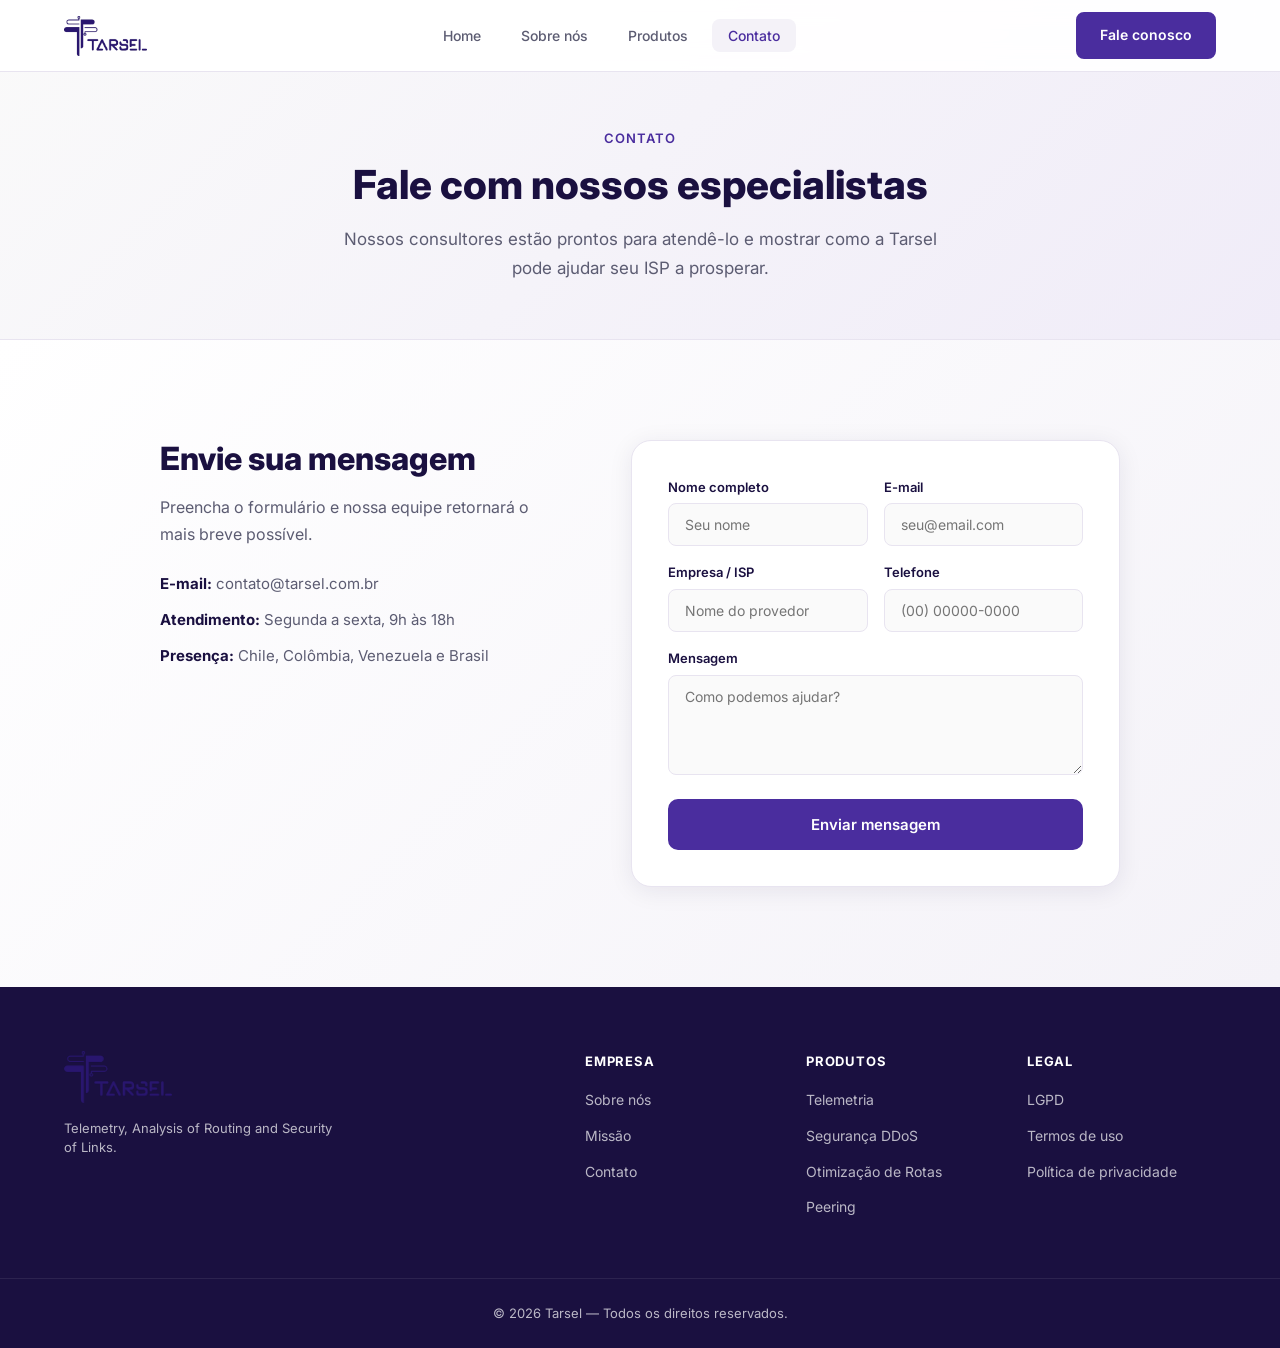
==== contato.html @ 9467f132 "Adiçao de  mapa com pins de localizaçao de clientes, páginas Sobre/Produtos/Contato e carrossel de c" ====
<!DOCTYPE html>
<html lang="pt-BR">
<head>
  <meta charset="UTF-8">
  <meta name="viewport" content="width=device-width, initial-scale=1.0">
  <meta name="description" content="Entre em contato com a Tarsel — fale com nossos especialistas em inteligência de rede para ISPs.">
  <title>Contato — Tarsel</title>
  <link rel="preconnect" href="https://fonts.googleapis.com">
  <link rel="preconnect" href="https://fonts.gstatic.com" crossorigin>
  <link href="https://fonts.googleapis.com/css2?family=Inter:wght@400;500;600;700;800&display=swap" rel="stylesheet">
  <link rel="stylesheet" href="css/styles.css">
  <link rel="icon" href="assets/logo-transparent.png" type="image/png">
</head>
<body>

  <header class="header" id="header">
    <div class="container header__inner">
      <a href="index.html" class="header__logo" aria-label="Tarsel — Página inicial">
        <img src="assets/logo-transparent.png" alt="Tarsel" class="header__logo-img">
      </a>
      <nav class="nav" id="nav" aria-label="Menu principal">
        <ul class="nav__list">
          <li><a href="index.html" class="nav__link">Home</a></li>
          <li><a href="sobre.html" class="nav__link">Sobre nós</a></li>
          <li><a href="produtos.html" class="nav__link">Produtos</a></li>
          <li><a href="contato.html" class="nav__link nav__link--active">Contato</a></li>
        </ul>
      </nav>
      <div class="header__actions">
        <a href="contato.html" class="btn btn--primary">Fale conosco</a>
      </div>
      <button class="header__toggle" id="menu-toggle" aria-label="Abrir menu" aria-expanded="false">
        <span></span><span></span><span></span>
      </button>
    </div>
  </header>

  <main>
    <section class="page-hero">
      <div class="container">
        <p class="section-header__eyebrow">Contato</p>
        <h1 class="page-hero__title">Fale com nossos especialistas</h1>
        <p class="page-hero__subtitle">Nossos consultores estão prontos para atendê-lo e mostrar como a Tarsel pode ajudar seu ISP a prosperar.</p>
      </div>
    </section>

    <section class="cta cta--page">
      <div class="container">
        <div class="cta__inner">
          <div class="cta__content">
            <h2>Envie sua mensagem</h2>
            <p>Preencha o formulário e nossa equipe retornará o mais breve possível.</p>
            <ul class="contact-info">
              <li><strong>E-mail:</strong> contato@tarsel.com.br</li>
              <li><strong>Atendimento:</strong> Segunda a sexta, 9h às 18h</li>
              <li><strong>Presença:</strong> Chile, Colômbia, Venezuela e Brasil</li>
            </ul>
          </div>
          <form class="contact-form" id="contact-form">
          <div class="contact-form__row">
            <div class="form-group">
              <label for="nome">Nome completo</label>
              <input type="text" id="nome" name="nome" placeholder="Seu nome" required>
            </div>
            <div class="form-group">
              <label for="email">E-mail</label>
              <input type="email" id="email" name="email" placeholder="seu@email.com" required>
            </div>
          </div>
          <div class="contact-form__row">
            <div class="form-group">
              <label for="empresa">Empresa / ISP</label>
              <input type="text" id="empresa" name="empresa" placeholder="Nome do provedor">
            </div>
            <div class="form-group">
              <label for="telefone">Telefone</label>
              <input type="tel" id="telefone" name="telefone" placeholder="(00) 00000-0000">
            </div>
          </div>
          <div class="form-group">
            <label for="mensagem">Mensagem</label>
            <textarea id="mensagem" name="mensagem" rows="4" placeholder="Como podemos ajudar?"></textarea>
          </div>
          <button type="submit" class="btn btn--primary btn--lg btn--full">Enviar mensagem</button>
        </form>
        </div>
      </div>
    </section>
  </main>

  <footer class="footer">
    <div class="container footer__inner">
      <div class="footer__brand">
        <img src="assets/logo-transparent.png" alt="Tarsel" class="footer__logo">
        <p>Telemetry, Analysis of Routing and Security of Links.</p>
      </div>
      <div class="footer__links">
        <div class="footer__col">
          <h4>Empresa</h4>
          <ul>
            <li><a href="sobre.html">Sobre nós</a></li>
            <li><a href="sobre.html#missao">Missão</a></li>
            <li><a href="contato.html">Contato</a></li>
          </ul>
        </div>
        <div class="footer__col">
          <h4>Produtos</h4>
          <ul>
            <li><a href="produtos.html">Telemetria</a></li>
            <li><a href="produtos.html">Segurança DDoS</a></li>
            <li><a href="produtos.html">Otimização de Rotas</a></li>
            <li><a href="produtos.html">Peering</a></li>
          </ul>
        </div>
        <div class="footer__col">
          <h4>Legal</h4>
          <ul>
            <li><a href="#">LGPD</a></li>
            <li><a href="#">Termos de uso</a></li>
            <li><a href="#">Política de privacidade</a></li>
          </ul>
        </div>
      </div>
    </div>
    <div class="footer__bottom">
      <div class="container"><p>&copy; 2026 Tarsel — Todos os direitos reservados.</p></div>
    </div>
  </footer>

  <script src="js/main.js"></script>
</body>
</html>
---- css/styles.css ----
/* =============================================
   Tarsel — Design System
   Inspired by EdgeUno layout, Tarsel brand colors
   ============================================= */

:root {
  --color-primary: #4a2d9e;
  --color-primary-dark: #30107b;
  --color-primary-light: #6b4fc7;
  --color-accent: #7c5cbf;
  --color-navy: #1a1040;
  --color-text: #1e1e2e;
  --color-text-muted: #5c5c72;
  --color-text-light: #8888a0;
  --color-bg: #fafafa;
  --color-bg-white: #ffffff;
  --color-bg-subtle: #f4f2f8;
  --color-border: #e8e4f0;
  --color-success: #2d9e6b;

  --font: 'Inter', -apple-system, BlinkMacSystemFont, 'Segoe UI', sans-serif;
  --radius: 12px;
  --radius-lg: 20px;
  --shadow-sm: 0 1px 3px rgba(26, 16, 64, 0.06);
  --shadow-md: 0 4px 24px rgba(26, 16, 64, 0.08);
  --shadow-lg: 0 12px 48px rgba(26, 16, 64, 0.12);
  --transition: 0.25s cubic-bezier(0.4, 0, 0.2, 1);
  --header-height: 72px;
}

*, *::before, *::after {
  box-sizing: border-box;
  margin: 0;
  padding: 0;
}

html {
  scroll-behavior: smooth;
  scroll-padding-top: var(--header-height);
}

body {
  font-family: var(--font);
  font-size: 16px;
  line-height: 1.6;
  color: var(--color-text);
  background: var(--color-bg);
  -webkit-font-smoothing: antialiased;
}

img {
  max-width: 100%;
  height: auto;
  display: block;
}

a {
  color: inherit;
  text-decoration: none;
}

ul {
  list-style: none;
}

.container {
  width: 100%;
  max-width: 1200px;
  margin: 0 auto;
  padding: 0 24px;
}

/* ---- Buttons ---- */
.btn {
  display: inline-flex;
  align-items: center;
  justify-content: center;
  gap: 8px;
  padding: 10px 22px;
  font-family: var(--font);
  font-size: 14px;
  font-weight: 600;
  border-radius: 8px;
  border: 2px solid transparent;
  cursor: pointer;
  transition: all var(--transition);
  white-space: nowrap;
}

.btn--primary {
  background: var(--color-primary);
  color: #fff;
  border-color: var(--color-primary);
}

.btn--primary:hover {
  background: var(--color-primary-dark);
  border-color: var(--color-primary-dark);
  transform: translateY(-1px);
  box-shadow: 0 4px 16px rgba(74, 45, 158, 0.35);
}

.btn--outline {
  background: transparent;
  color: var(--color-navy);
  border-color: var(--color-navy);
}

.btn--outline:hover {
  background: var(--color-navy);
  color: #fff;
}

.btn--ghost {
  background: transparent;
  color: var(--color-primary);
  border-color: transparent;
}

.btn--ghost:hover {
  background: var(--color-bg-subtle);
}

.btn--lg {
  padding: 14px 28px;
  font-size: 15px;
  border-radius: 10px;
}

.btn--full {
  width: 100%;
}

/* ---- Header ---- */
.header {
  position: fixed;
  top: 0;
  left: 0;
  right: 0;
  z-index: 1000;
  height: var(--header-height);
  background: rgba(255, 255, 255, 0.92);
  backdrop-filter: blur(12px);
  border-bottom: 1px solid var(--color-border);
  transition: box-shadow var(--transition);
}

.header--scrolled {
  box-shadow: var(--shadow-sm);
}

.header__inner {
  display: flex;
  align-items: center;
  justify-content: space-between;
  height: 100%;
  gap: 24px;
}

.header__logo {
  display: flex;
  align-items: center;
  flex-shrink: 0;
}

.header__logo img,
.header__logo-img {
  height: 40px;
  width: auto;
}

.nav__list {
  display: flex;
  gap: 8px;
}

.nav__link {
  padding: 8px 16px;
  font-size: 14px;
  font-weight: 500;
  color: var(--color-text-muted);
  border-radius: 8px;
  transition: all var(--transition);
}

.nav__link:hover,
.nav__link--active {
  color: var(--color-primary);
  background: var(--color-bg-subtle);
}

.header__actions {
  display: flex;
  gap: 10px;
  align-items: center;
}

.header__toggle {
  display: none;
  flex-direction: column;
  gap: 5px;
  background: none;
  border: none;
  cursor: pointer;
  padding: 8px;
}

.header__toggle span {
  display: block;
  width: 24px;
  height: 2px;
  background: var(--color-navy);
  border-radius: 2px;
  transition: all var(--transition);
}

/* ---- Hero ---- */
.hero {
  padding: calc(var(--header-height) + 64px) 0 80px;
  background: linear-gradient(135deg, #fafafa 0%, #f0ecf8 50%, #fafafa 100%);
  overflow: hidden;
}

.hero__inner {
  display: grid;
  grid-template-columns: 1fr 1fr;
  gap: 64px;
  align-items: center;
}

.hero__eyebrow {
  font-size: 13px;
  font-weight: 600;
  letter-spacing: 0.08em;
  text-transform: uppercase;
  color: var(--color-primary);
  margin-bottom: 16px;
}

.hero__title {
  font-size: clamp(2rem, 4vw, 3rem);
  font-weight: 800;
  line-height: 1.15;
  color: var(--color-navy);
  margin-bottom: 20px;
  letter-spacing: -0.02em;
}

.hero__subtitle {
  font-size: 17px;
  color: var(--color-text-muted);
  line-height: 1.7;
  margin-bottom: 32px;
  max-width: 520px;
}

.hero__actions {
  display: flex;
  gap: 12px;
  flex-wrap: wrap;
  margin-bottom: 40px;
}

.hero__cards {
  display: grid;
  grid-template-columns: 1fr 1fr;
  gap: 16px;
}

.feature-card {
  background: var(--color-bg-white);
  border: 1px solid var(--color-border);
  border-radius: var(--radius);
  padding: 20px 24px;
  transition: all var(--transition);
  box-shadow: var(--shadow-sm);
}

.feature-card:hover {
  border-color: var(--color-primary-light);
  box-shadow: var(--shadow-md);
  transform: translateY(-2px);
}

.feature-card__header {
  display: flex;
  align-items: center;
  justify-content: space-between;
  margin-bottom: 8px;
}

.feature-card__header h3 {
  font-size: 16px;
  font-weight: 700;
  color: var(--color-navy);
}

.feature-card__arrow {
  color: var(--color-primary);
  font-size: 18px;
  transition: transform var(--transition);
}

.feature-card:hover .feature-card__arrow {
  transform: translateX(4px);
}

.feature-card p {
  font-size: 14px;
  color: var(--color-text-muted);
  line-height: 1.5;
}

/* Network globe visual */
.hero__visual {
  display: flex;
  align-items: center;
  justify-content: center;
}

.network-globe {
  position: relative;
  width: 380px;
  height: 380px;
  color: var(--color-primary);
}

.network-globe__ring {
  position: absolute;
  border: 1px solid rgba(74, 45, 158, 0.15);
  border-radius: 50%;
  top: 50%;
  left: 50%;
  transform: translate(-50%, -50%);
}

.network-globe__ring--1 {
  width: 100%;
  height: 100%;
  animation: rotate 30s linear infinite;
}

.network-globe__ring--2 {
  width: 75%;
  height: 75%;
  border-color: rgba(74, 45, 158, 0.25);
  animation: rotate 20s linear infinite reverse;
}

.network-globe__ring--3 {
  width: 50%;
  height: 50%;
  border-color: rgba(74, 45, 158, 0.35);
  animation: rotate 15s linear infinite;
}

.network-globe__core {
  position: absolute;
  top: 50%;
  left: 50%;
  transform: translate(-50%, -50%);
  width: 200px;
  height: 200px;
}

.network-globe__pulse {
  position: absolute;
  top: 50%;
  left: 50%;
  transform: translate(-50%, -50%);
  width: 16px;
  height: 16px;
  background: var(--color-primary);
  border-radius: 50%;
  animation: pulse 2s ease-in-out infinite;
}

@keyframes rotate {
  to { transform: translate(-50%, -50%) rotate(360deg); }
}

@keyframes pulse {
  0%, 100% { box-shadow: 0 0 0 0 rgba(74, 45, 158, 0.4); }
  50% { box-shadow: 0 0 0 24px rgba(74, 45, 158, 0); }
}

/* ---- Stats ---- */
.stats {
  padding: 80px 0;
  background: var(--color-bg-white);
  border-top: 1px solid var(--color-border);
  border-bottom: 1px solid var(--color-border);
}

.stats__heading {
  text-align: center;
  font-size: clamp(1.25rem, 2.5vw, 1.75rem);
  font-weight: 700;
  color: var(--color-navy);
  margin-bottom: 48px;
}

.stats__grid {
  display: grid;
  grid-template-columns: repeat(4, 1fr);
  gap: 32px;
}

.stat {
  text-align: center;
  padding: 24px 16px;
}

.stat__value {
  font-size: clamp(2.5rem, 4vw, 3.5rem);
  font-weight: 800;
  color: var(--color-primary);
  line-height: 1;
}

.stat__value--text {
  font-size: clamp(2rem, 3vw, 2.75rem);
}

.stat__suffix {
  font-size: clamp(1.5rem, 2.5vw, 2rem);
  font-weight: 800;
  color: var(--color-primary);
}

.stat__label {
  display: block;
  margin-top: 12px;
  font-size: 14px;
  color: var(--color-text-muted);
  line-height: 1.4;
}

/* ---- Section headers ---- */
.section-header {
  margin-bottom: 48px;
}

.section-header--center {
  text-align: center;
}

.section-header__eyebrow {
  font-size: 13px;
  font-weight: 600;
  letter-spacing: 0.08em;
  text-transform: uppercase;
  color: var(--color-primary);
  margin-bottom: 12px;
}

.section-header__title {
  font-size: clamp(1.5rem, 3vw, 2.25rem);
  font-weight: 800;
  color: var(--color-navy);
  line-height: 1.2;
  letter-spacing: -0.02em;
  margin-bottom: 16px;
}

.section-header__subtitle {
  font-size: 17px;
  color: var(--color-text-muted);
  max-width: 640px;
  line-height: 1.7;
}

.section-header--center .section-header__subtitle {
  margin: 0 auto;
}

/* ---- Solutions ---- */
.solutions {
  padding: 60px 0 100px;
  background: var(--color-bg);
}

.solutions__grid {
  display: grid;
  grid-template-columns: repeat(3, 1fr);
  gap: 24px;
}

.solution-card {
  background: var(--color-bg-white);
  border: 1px solid var(--color-border);
  border-radius: var(--radius-lg);
  padding: 32px;
  transition: all var(--transition);
}

.solution-card:hover {
  border-color: var(--color-primary-light);
  box-shadow: var(--shadow-md);
  transform: translateY(-4px);
}

.solution-card__icon {
  width: 48px;
  height: 48px;
  background: var(--color-bg-subtle);
  border-radius: 12px;
  display: flex;
  align-items: center;
  justify-content: center;
  margin-bottom: 20px;
  color: var(--color-primary);
}

.solution-card__icon svg {
  width: 24px;
  height: 24px;
}

.solution-card h3 {
  font-size: 18px;
  font-weight: 700;
  color: var(--color-navy);
  margin-bottom: 12px;
}

.solution-card > p {
  font-size: 14px;
  color: var(--color-text-muted);
  line-height: 1.6;
  margin-bottom: 16px;
}

.solution-card ul {
  display: flex;
  flex-direction: column;
  gap: 8px;
}

.solution-card li {
  font-size: 13px;
  color: var(--color-text-light);
  padding-left: 16px;
  position: relative;
}

.solution-card li::before {
  content: '';
  position: absolute;
  left: 0;
  top: 8px;
  width: 6px;
  height: 6px;
  background: var(--color-primary-light);
  border-radius: 50%;
}

/* ---- About preview ---- */
.about-preview {
  padding: 100px 0;
  background: var(--color-navy);
  color: #fff;
}

.about-preview__inner {
  display: grid;
  grid-template-columns: 1fr 1fr;
  gap: 64px;
  align-items: center;
}

.about-preview .section-header__eyebrow {
  color: var(--color-accent);
}

.about-preview .section-header__title {
  color: #fff;
}

.about-preview__content p {
  color: rgba(255, 255, 255, 0.75);
  margin-bottom: 16px;
  line-height: 1.7;
}

.about-preview__content .btn {
  margin-top: 24px;
}

.flow-diagram {
  display: grid;
  grid-template-columns: 1fr auto 1fr auto 1fr auto 1fr;
  align-items: stretch;
  gap: 8px;
  width: 100%;
}

.flow-step {
  background: rgba(255, 255, 255, 0.08);
  border: 1px solid rgba(255, 255, 255, 0.12);
  border-radius: var(--radius);
  padding: 20px 12px;
  text-align: center;
  min-width: 0;
  display: flex;
  flex-direction: column;
  justify-content: center;
  align-items: center;
}

.flow-step--success {
  background: rgba(45, 158, 107, 0.15);
  border-color: rgba(45, 158, 107, 0.3);
}

.flow-step__num {
  display: block;
  font-size: 24px;
  font-weight: 800;
  color: var(--color-accent);
  margin-bottom: 8px;
}

.flow-step--success .flow-step__num {
  color: var(--color-success);
}

.flow-step__label {
  font-size: 12px;
  color: rgba(255, 255, 255, 0.7);
  line-height: 1.3;
  min-height: 2.6em;
  display: flex;
  align-items: center;
  justify-content: center;
}

.flow-arrow {
  color: rgba(255, 255, 255, 0.3);
  font-size: 20px;
  display: flex;
  align-items: center;
  justify-content: center;
}

/* ---- Why ---- */
.why {
  padding: 100px 0;
  background: var(--color-bg-subtle);
}

.why__grid {
  display: grid;
  grid-template-columns: repeat(4, 1fr);
  gap: 24px;
}

.why-card {
  background: var(--color-bg-white);
  border-radius: var(--radius);
  padding: 28px;
  border: 1px solid var(--color-border);
  transition: all var(--transition);
}

.why-card:hover {
  box-shadow: var(--shadow-md);
  transform: translateY(-2px);
}

.why-card h3 {
  font-size: 16px;
  font-weight: 700;
  color: var(--color-navy);
  margin-bottom: 10px;
}

.why-card p {
  font-size: 14px;
  color: var(--color-text-muted);
  line-height: 1.6;
}

/* ---- Presence map ---- */
.presence-map {
  padding: 80px 0;
  background: var(--color-bg-subtle);
}

.presence-map__canvas {
  max-width: 960px;
  margin: 0 auto;
  background: #eef6fb;
  border-radius: var(--radius-lg);
  border: 1px solid var(--color-border);
  box-shadow: var(--shadow-md);
  overflow: hidden;
  line-height: 0;
}

.presence-map__img {
  display: block;
  width: 100%;
  height: auto;
}

.presence-map__countries {
  display: flex;
  flex-wrap: wrap;
  justify-content: center;
  gap: 12px;
  margin-top: 24px;
}

.presence-map__country {
  font-size: 14px;
  font-weight: 600;
  color: var(--color-navy);
  background: var(--color-bg-white);
  border: 1px solid var(--color-border);
  padding: 8px 16px;
  border-radius: 999px;
}

.presence-map__legend {
  display: flex;
  justify-content: center;
  align-items: center;
  gap: 8px;
  margin-top: 24px;
  font-size: 14px;
  color: var(--color-text-muted);
}

.presence-map__legend-dot {
  display: inline-block;
  width: 10px;
  height: 10px;
  background: #14b8a6;
  clip-path: polygon(50% 0%, 93% 25%, 93% 75%, 50% 100%, 7% 75%, 7% 25%);
  flex-shrink: 0;
}

/* ---- Page hero (inner pages) ---- */
.page-hero {
  padding: calc(var(--header-height) + 56px) 0 56px;
  background: linear-gradient(135deg, #fafafa 0%, #f0ecf8 100%);
  text-align: center;
  border-bottom: 1px solid var(--color-border);
}

.page-hero .section-header__eyebrow {
  margin-bottom: 12px;
}

.page-hero__title {
  font-size: clamp(1.75rem, 3.5vw, 2.5rem);
  font-weight: 800;
  color: var(--color-navy);
  line-height: 1.2;
  margin-bottom: 16px;
  max-width: 720px;
  margin-left: auto;
  margin-right: auto;
}

.page-hero__subtitle {
  font-size: 17px;
  color: var(--color-text-muted);
  max-width: 600px;
  margin: 0 auto;
  line-height: 1.7;
}

.page-content {
  padding: 64px 0 80px;
}

.page-content--white {
  background: var(--color-bg-white);
}

.page-content--gray {
  background: var(--color-bg);
}

/* ---- CTA banner ---- */
.cta-banner {
  padding: 64px 0;
  background: var(--color-navy);
  color: #fff;
}

.cta-banner__inner {
  display: flex;
  align-items: center;
  justify-content: space-between;
  gap: 32px;
  flex-wrap: wrap;
}

.cta-banner h2 {
  font-size: clamp(1.25rem, 2.5vw, 1.75rem);
  font-weight: 800;
  margin-bottom: 8px;
}

.cta-banner p {
  color: rgba(255, 255, 255, 0.75);
  font-size: 16px;
}

/* ---- Mission ---- */
.mission {
  padding: 0;
}

.mission.page-content {
  padding: 64px 0 80px;
}

.mission__grid {
  display: grid;
  grid-template-columns: repeat(3, 1fr);
  gap: 24px;
}

.mission-card {
  background: var(--color-bg-white);
  border: 1px solid var(--color-border);
  border-radius: var(--radius-lg);
  padding: 32px;
}

.mission-card h3 {
  font-size: 18px;
  font-weight: 700;
  color: var(--color-primary);
  margin-bottom: 12px;
}

.mission-card p {
  font-size: 15px;
  color: var(--color-text-muted);
  line-height: 1.6;
}

.about-preview--page {
  padding: 0;
  background: transparent;
}

.about-section {
  display: grid;
  grid-template-columns: 1fr 1fr;
  gap: 64px;
  align-items: center;
}

.about-section__content h2 {
  font-size: clamp(1.5rem, 2.5vw, 2rem);
  font-weight: 800;
  color: var(--color-navy);
  margin-bottom: 20px;
}

.about-section__content p {
  color: var(--color-text-muted);
  line-height: 1.7;
  margin-bottom: 16px;
}

.about-section__visual .flow-diagram {
  background: var(--color-bg-subtle);
  padding: 24px;
  border-radius: var(--radius-lg);
  border: 1px solid var(--color-border);
}

.about-section__visual .flow-step {
  background: var(--color-bg-white);
  border-color: var(--color-border);
}

.about-section__visual .flow-step__num {
  color: var(--color-primary);
}

.about-section__visual .flow-step__label {
  color: var(--color-text-muted);
}

.about-section__visual .flow-step--success {
  background: rgba(45, 158, 107, 0.08);
  border-color: rgba(45, 158, 107, 0.25);
}

.about-section__visual .flow-arrow {
  color: var(--color-text-light);
}

.cta--page {
  padding: 64px 0 100px;
  background: var(--color-bg-subtle);
}

.cta--page .cta__inner {
  max-width: 960px;
  margin: 0 auto;
}

.contact-info {
  margin-top: 24px;
  display: flex;
  flex-direction: column;
  gap: 12px;
  list-style: none;
}

.contact-info li {
  font-size: 15px;
  color: var(--color-text-muted);
}

.contact-info strong {
  color: var(--color-navy);
}

.solutions--page {
  padding: 64px 0 80px;
  background: var(--color-bg-white);
}

.why.page-content {
  padding: 64px 0 80px;
  background: var(--color-bg);
}

/* ---- Clients carousel ---- */
.clients {
  padding: 80px 0 100px;
  background: var(--color-bg-white);
  border-top: 1px solid var(--color-border);
}

.clients-carousel {
  position: relative;
  max-width: 1100px;
  margin: 0 auto;
  padding: 0 56px;
}

.clients-carousel__viewport {
  overflow: hidden;
  width: 100%;
}

.clients-carousel__track {
  display: flex;
  gap: 24px;
  transition: transform 0.45s cubic-bezier(0.4, 0, 0.2, 1);
  will-change: transform;
}

.clients-carousel__item {
  flex: 0 0 calc(25% - 18px);
  min-width: 0;
}

.clients-carousel__item img {
  width: 100%;
  height: auto;
  display: block;
  border-radius: var(--radius);
  border: 1px solid var(--color-border);
  background: var(--color-bg-white);
  transition: all var(--transition);
  filter: grayscale(100%);
  opacity: 0.75;
}

.clients-carousel__item img:hover {
  filter: grayscale(0%);
  opacity: 1;
  border-color: var(--color-primary-light);
  box-shadow: var(--shadow-md);
}

.clients-carousel__btn {
  position: absolute;
  top: 50%;
  transform: translateY(-50%);
  width: 40px;
  height: 40px;
  border-radius: 50%;
  border: 1px solid var(--color-border);
  background: var(--color-bg-white);
  color: var(--color-navy);
  cursor: pointer;
  display: flex;
  align-items: center;
  justify-content: center;
  transition: all var(--transition);
  box-shadow: var(--shadow-sm);
  z-index: 2;
}

.clients-carousel__btn svg {
  width: 20px;
  height: 20px;
}

.clients-carousel__btn:hover {
  background: var(--color-primary);
  border-color: var(--color-primary);
  color: #fff;
}

.clients-carousel__btn--prev {
  left: 8px;
}

.clients-carousel__btn--next {
  right: 8px;
}

.clients-carousel__dots {
  display: flex;
  justify-content: center;
  gap: 8px;
  margin-top: 28px;
}

.clients-carousel__dot {
  width: 8px;
  height: 8px;
  border-radius: 50%;
  border: none;
  padding: 0;
  background: var(--color-border);
  cursor: pointer;
  transition: all var(--transition);
}

.clients-carousel__dot--active {
  background: var(--color-primary);
  width: 24px;
  border-radius: 4px;
}

/* ---- CTA / Contact ---- */
.cta {
  padding: 100px 0;
  background: linear-gradient(135deg, var(--color-bg-white) 0%, var(--color-bg-subtle) 100%);
}

.cta__inner {
  display: grid;
  grid-template-columns: 1fr 1.2fr;
  gap: 64px;
  align-items: start;
}

.cta__content h2 {
  font-size: clamp(1.5rem, 3vw, 2rem);
  font-weight: 800;
  color: var(--color-navy);
  line-height: 1.2;
  margin-bottom: 16px;
}

.cta__content p {
  color: var(--color-text-muted);
  font-size: 16px;
  line-height: 1.7;
}

.contact-form {
  background: var(--color-bg-white);
  border: 1px solid var(--color-border);
  border-radius: var(--radius-lg);
  padding: 36px;
  box-shadow: var(--shadow-md);
}

.contact-form__row {
  display: grid;
  grid-template-columns: 1fr 1fr;
  gap: 16px;
}

.form-group {
  margin-bottom: 16px;
}

.form-group label {
  display: block;
  font-size: 13px;
  font-weight: 600;
  color: var(--color-navy);
  margin-bottom: 6px;
}

.form-group input,
.form-group textarea {
  width: 100%;
  padding: 12px 16px;
  font-family: var(--font);
  font-size: 14px;
  border: 1px solid var(--color-border);
  border-radius: 8px;
  background: var(--color-bg);
  color: var(--color-text);
  transition: border-color var(--transition);
}

.form-group input:focus,
.form-group textarea:focus {
  outline: none;
  border-color: var(--color-primary);
  box-shadow: 0 0 0 3px rgba(74, 45, 158, 0.1);
}

.form-group textarea {
  resize: vertical;
  min-height: 100px;
}

/* ---- Footer ---- */
.footer {
  background: var(--color-navy);
  color: rgba(255, 255, 255, 0.7);
  padding-top: 64px;
}

.footer__inner {
  display: grid;
  grid-template-columns: 1.5fr 2fr;
  gap: 48px;
  padding-bottom: 48px;
}

.footer__brand img,
.footer__logo {
  height: 52px;
  width: auto;
  margin-bottom: 16px;
}

.footer__brand p {
  font-size: 13px;
  line-height: 1.5;
  max-width: 280px;
}

.footer__links {
  display: grid;
  grid-template-columns: repeat(3, 1fr);
  gap: 32px;
}

.footer__col h4 {
  font-size: 13px;
  font-weight: 700;
  color: #fff;
  text-transform: uppercase;
  letter-spacing: 0.06em;
  margin-bottom: 16px;
}

.footer__col li {
  margin-bottom: 10px;
}

.footer__col a {
  font-size: 14px;
  transition: color var(--transition);
}

.footer__col a:hover {
  color: var(--color-accent);
}

.footer__bottom {
  border-top: 1px solid rgba(255, 255, 255, 0.08);
  padding: 24px 0;
}

.footer__bottom p {
  font-size: 13px;
  text-align: center;
}

/* ---- Responsive ---- */
@media (max-width: 1024px) {
  .hero__inner,
  .about-preview__inner,
  .about-section,
  .cta__inner {
    grid-template-columns: 1fr;
    gap: 48px;
  }

  .hero__visual {
    order: -1;
  }

  .network-globe {
    width: 280px;
    height: 280px;
  }

  .solutions__grid {
    grid-template-columns: repeat(2, 1fr);
  }

  .why__grid {
    grid-template-columns: repeat(2, 1fr);
  }

  .stats__grid {
    grid-template-columns: repeat(2, 1fr);
  }

  .mission__grid {
    grid-template-columns: 1fr;
  }

  .cta-banner__inner {
    flex-direction: column;
    text-align: center;
  }

  .clients-carousel__item {
    flex: 0 0 calc(33.333% - 16px);
  }
}

@media (max-width: 768px) {
  .nav {
    position: fixed;
    top: var(--header-height);
    left: 0;
    right: 0;
    background: var(--color-bg-white);
    border-bottom: 1px solid var(--color-border);
    padding: 16px 24px;
    transform: translateY(-120%);
    opacity: 0;
    transition: all var(--transition);
    box-shadow: var(--shadow-md);
  }

  .nav--open {
    transform: translateY(0);
    opacity: 1;
  }

  .nav__list {
    flex-direction: column;
    gap: 4px;
  }

  .nav__link {
    display: block;
    padding: 12px 16px;
  }

  .header__actions {
    display: none;
  }

  .header__toggle {
    display: flex;
  }

  .header__toggle--active span:nth-child(1) {
    transform: rotate(45deg) translate(5px, 5px);
  }

  .header__toggle--active span:nth-child(2) {
    opacity: 0;
  }

  .header__toggle--active span:nth-child(3) {
    transform: rotate(-45deg) translate(5px, -5px);
  }

  .hero {
    padding-top: calc(var(--header-height) + 32px);
    padding-bottom: 48px;
  }

  .hero__cards {
    grid-template-columns: 1fr;
  }

  .solutions__grid,
  .why__grid {
    grid-template-columns: 1fr;
  }

  .stats__grid {
    grid-template-columns: 1fr 1fr;
    gap: 24px;
  }

  .clients-carousel {
    padding: 0 48px;
  }

  .clients-carousel__item {
    flex: 0 0 calc(50% - 12px);
  }

  .contact-form__row {
    grid-template-columns: 1fr;
  }

  .footer__inner {
    grid-template-columns: 1fr;
  }

  .footer__links {
    grid-template-columns: 1fr 1fr;
  }

  .flow-diagram {
    grid-template-columns: 1fr;
    max-width: 280px;
    margin: 0 auto;
  }

  .flow-arrow {
    transform: rotate(90deg);
  }
}

@media (max-width: 480px) {
  .stats__grid {
    grid-template-columns: 1fr;
  }

  .footer__links {
    grid-template-columns: 1fr;
  }

  .hero__actions {
    flex-direction: column;
  }

  .hero__actions .btn {
    width: 100%;
  }

  .clients-carousel {
    padding: 0 40px;
  }

  .clients-carousel__item {
    flex: 0 0 100%;
  }
}
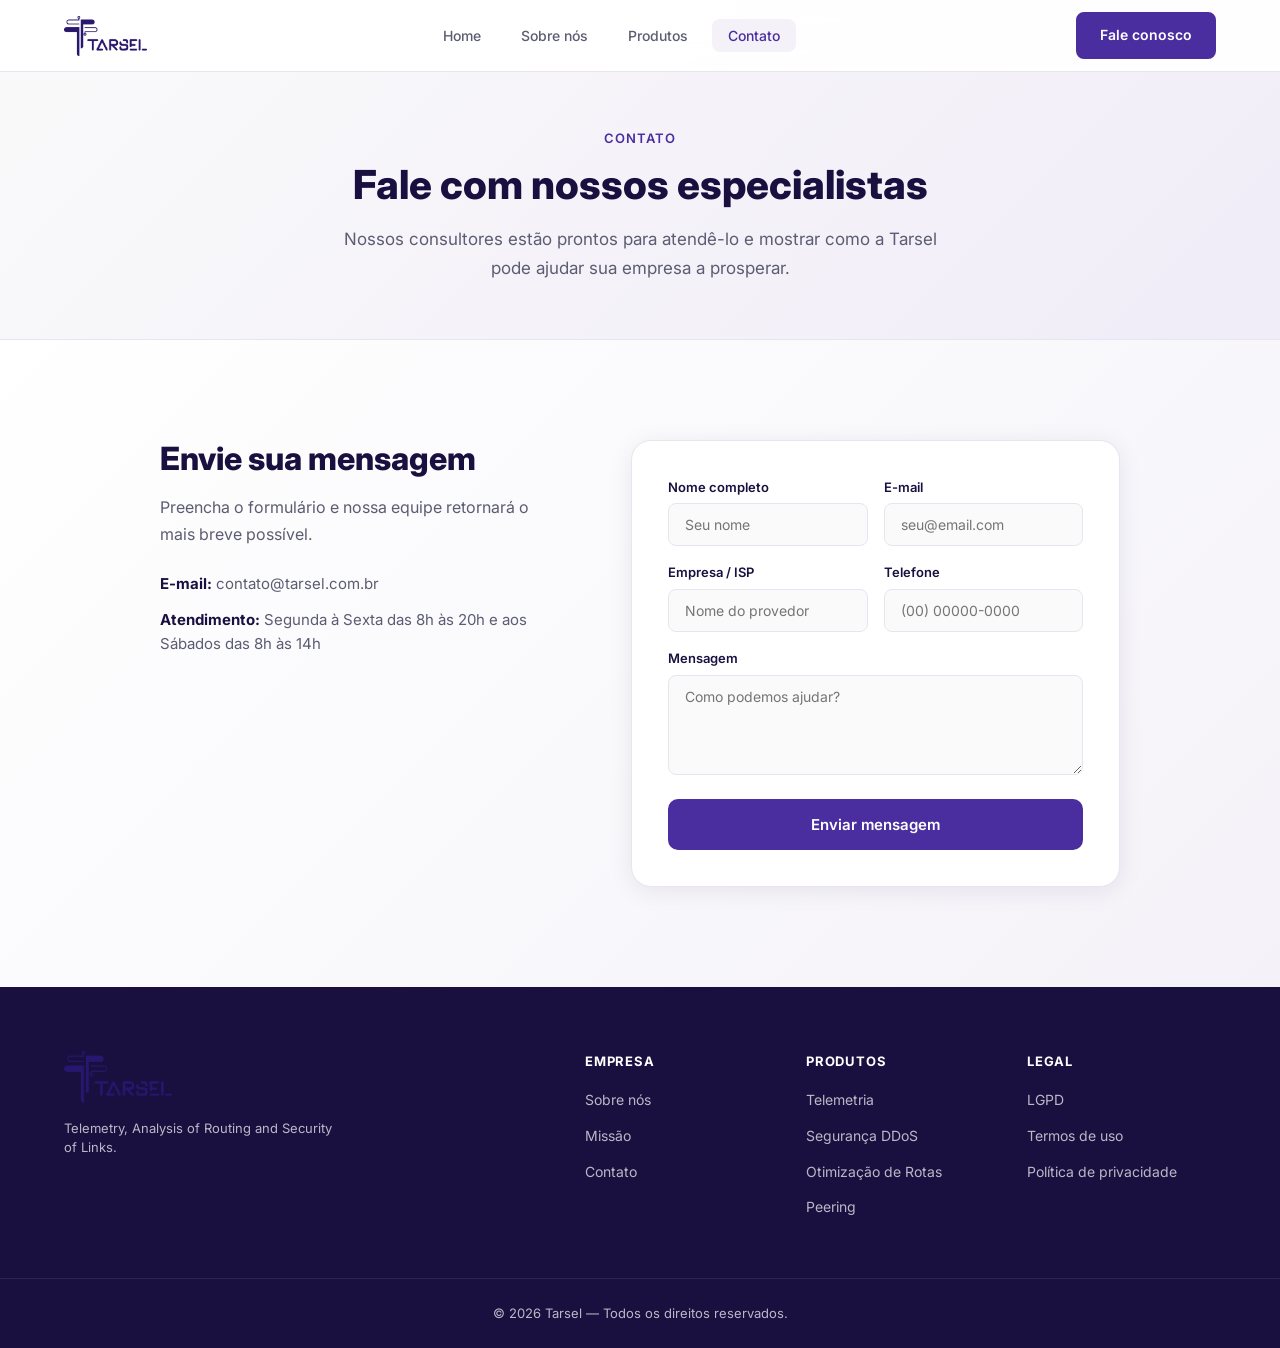
==== commit b896d8ca: "Correcoes de texto e estilo" ====
--- a/contato.html
+++ b/contato.html
@@ -40,7 +40,7 @@
       <div class="container">
         <p class="section-header__eyebrow">Contato</p>
         <h1 class="page-hero__title">Fale com nossos especialistas</h1>
-        <p class="page-hero__subtitle">Nossos consultores estão prontos para atendê-lo e mostrar como a Tarsel pode ajudar seu ISP a prosperar.</p>
+        <p class="page-hero__subtitle">Nossos consultores estão prontos para atendê-lo e mostrar como a Tarsel pode ajudar sua empresa a prosperar.</p>
       </div>
     </section>
 
@@ -52,8 +52,7 @@
             <p>Preencha o formulário e nossa equipe retornará o mais breve possível.</p>
             <ul class="contact-info">
               <li><strong>E-mail:</strong> contato@tarsel.com.br</li>
-              <li><strong>Atendimento:</strong> Segunda a sexta, 9h às 18h</li>
-              <li><strong>Presença:</strong> Chile, Colômbia, Venezuela e Brasil</li>
+              <li><strong>Atendimento:</strong> Segunda à Sexta das 8h às 20h e aos Sábados das 8h às 14h</li>
             </ul>
           </div>
           <form class="contact-form" id="contact-form">
--- a/css/styles.css
+++ b/css/styles.css
@@ -1,8 +1,3 @@
-/* =============================================
-   Tarsel — Design System
-   Inspired by EdgeUno layout, Tarsel brand colors
-   ============================================= */
-
 :root {
   --color-primary: #4a2d9e;
   --color-primary-dark: #30107b;
@@ -311,13 +306,129 @@
   line-height: 1.5;
 }
 
-/* Network globe visual */
+/* Product preview (screenshots) */
 .hero__visual {
   display: flex;
   align-items: center;
   justify-content: center;
 }
 
+.product-preview {
+  position: relative;
+  width: 100%;
+  max-width: 540px;
+  min-height: 320px;
+  margin: 0 auto;
+}
+
+.product-preview__img {
+  display: block;
+  width: 100%;
+  height: auto;
+  border-radius: var(--radius-lg);
+  border: 1px solid var(--color-border);
+  box-shadow: var(--shadow-md);
+  background: var(--color-bg-white);
+}
+
+.product-preview__img--back {
+  position: absolute;
+  top: -6%;
+  right: -4%;
+  width: 82%;
+  z-index: 1;
+  opacity: 0.92;
+  transform: rotate(2deg);
+}
+
+.product-preview__img--main {
+  position: relative;
+  z-index: 2;
+  width: 92%;
+  margin-left: auto;
+  box-shadow: 0 20px 50px rgba(26, 16, 64, 0.18);
+}
+
+.product-preview--page {
+  max-width: 480px;
+}
+
+/* Platform showcase */
+.platform-showcase {
+  padding: 100px 0;
+  background: var(--color-bg-white);
+}
+
+.platform-showcase__grid {
+  display: grid;
+  grid-template-columns: repeat(3, 1fr);
+  gap: 24px;
+  margin-top: 48px;
+}
+
+.platform-shot {
+  margin: 0;
+}
+
+.platform-shot__frame {
+  overflow: hidden;
+  border-radius: var(--radius-lg);
+  border: 1px solid var(--color-border);
+  box-shadow: var(--shadow-md);
+  background: var(--color-bg-subtle);
+  aspect-ratio: 16 / 10;
+}
+
+.platform-shot--portrait .platform-shot__frame {
+  aspect-ratio: 4 / 5;
+  max-width: 280px;
+  margin: 0 auto;
+}
+
+.platform-shot__frame img {
+  display: block;
+  width: 100%;
+  height: 100%;
+  object-fit: cover;
+  object-position: top center;
+}
+
+.platform-shot figcaption {
+  margin-top: 14px;
+  font-size: 14px;
+  font-weight: 600;
+  color: var(--color-navy);
+  text-align: center;
+}
+
+.platform-showcase__cta {
+  display: flex;
+  justify-content: center;
+  margin-top: 40px;
+}
+
+.platform-highlight {
+  display: grid;
+  grid-template-columns: 1fr 1fr;
+  gap: 64px;
+  align-items: center;
+  margin-bottom: 80px;
+}
+
+.platform-highlight__content .section-header__title {
+  text-align: left;
+  margin-bottom: 16px;
+}
+
+.platform-highlight__text {
+  font-size: 17px;
+  color: var(--color-text-muted);
+  line-height: 1.7;
+  margin-bottom: 28px;
+  max-width: 480px;
+}
+
+/* Legacy network globe — removido do hero, mantido caso reutilize */
 .network-globe {
   position: relative;
   width: 380px;
@@ -1196,13 +1307,44 @@
   .hero__inner,
   .about-preview__inner,
   .about-section,
-  .cta__inner {
+  .cta__inner,
+  .platform-highlight {
     grid-template-columns: 1fr;
     gap: 48px;
   }
 
   .hero__visual {
     order: -1;
+  }
+
+  .product-preview {
+    max-width: 420px;
+    min-height: 260px;
+  }
+
+  .platform-showcase__grid {
+    grid-template-columns: 1fr;
+    max-width: 560px;
+    margin-left: auto;
+    margin-right: auto;
+  }
+
+  .platform-highlight__content .section-header__title {
+    text-align: center;
+  }
+
+  .platform-highlight__text {
+    text-align: center;
+    margin-left: auto;
+    margin-right: auto;
+  }
+
+  .platform-highlight__content {
+    text-align: center;
+  }
+
+  .platform-highlight__content .btn {
+    margin: 0 auto;
   }
 
   .network-globe {
